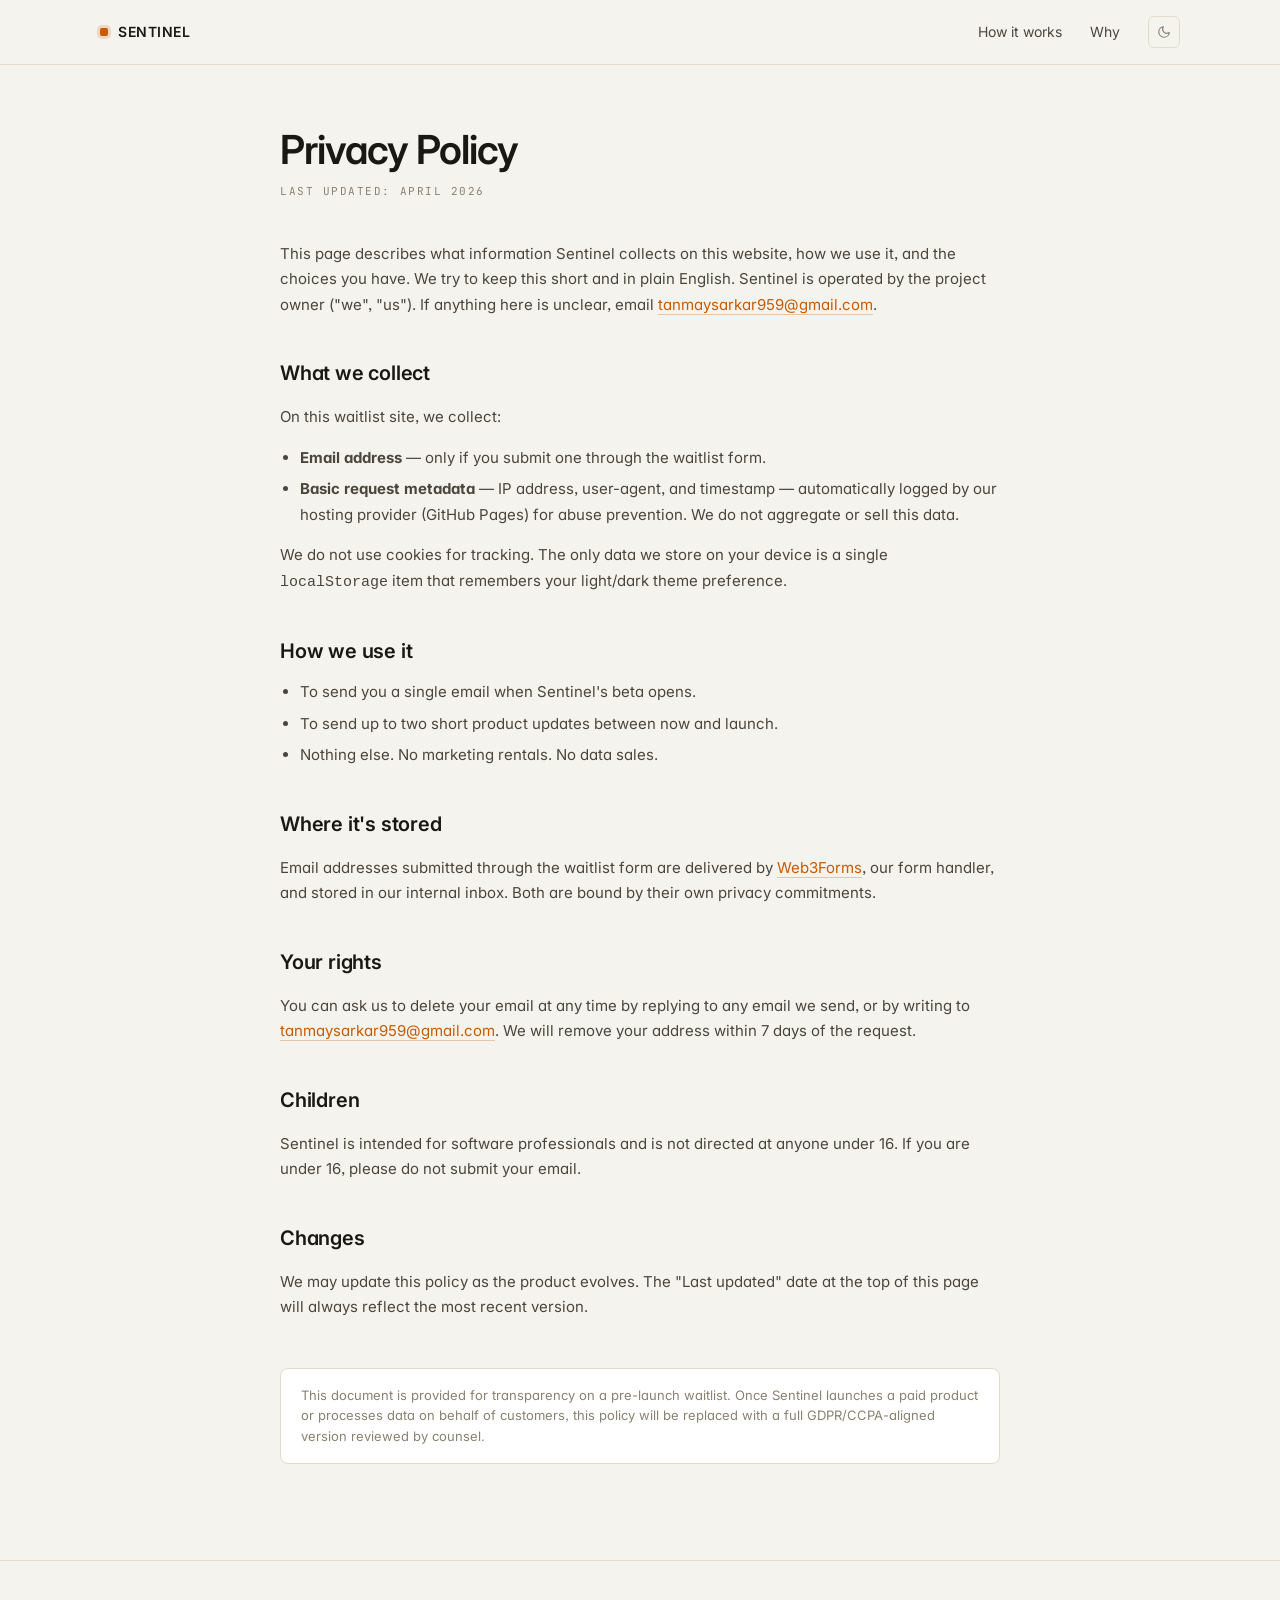
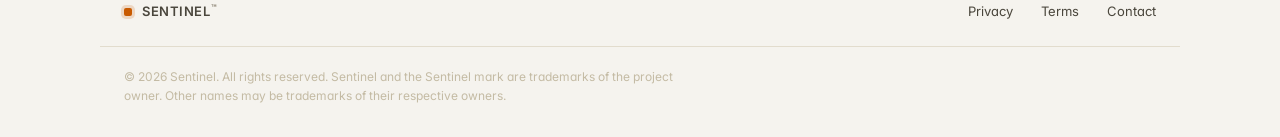
==== privacy.html @ 6bd9cd40 "Feat : Added the landing Page" ====
<!doctype html>
<html lang="en">
<head>
  <meta charset="utf-8" />
  <meta name="viewport" content="width=device-width, initial-scale=1" />
  <title>Privacy — Sentinel</title>
  <meta name="description" content="Sentinel privacy policy: what we collect on the waitlist, how it's used, your rights." />
  <meta name="theme-color" content="#f5f3ee" />
  <link rel="icon" type="image/svg+xml" href="data:image/svg+xml,%3Csvg xmlns='http://www.w3.org/2000/svg' viewBox='0 0 32 32'%3E%3Crect x='10' y='10' width='12' height='12' rx='3' fill='%23f5a524'/%3E%3C/svg%3E" />
  <link rel="preconnect" href="https://fonts.googleapis.com" />
  <link rel="preconnect" href="https://fonts.gstatic.com" crossorigin />
  <link href="https://fonts.googleapis.com/css2?family=Inter:wght@400;500;600;700&family=JetBrains+Mono:wght@400;500&display=swap" rel="stylesheet" />
  <link rel="stylesheet" href="./styles.css" />
</head>
<body>
  <header class="site-header">
    <div class="container nav">
      <a href="./index.html" class="brand">
        <span class="brand-mark"></span>
        SENTINEL
      </a>
      <nav class="nav-links">
        <a href="./index.html#how">How it works</a>
        <a href="./index.html#why">Why</a>
        <button class="theme-btn" id="themeBtn" aria-label="Toggle theme" type="button">
          <svg width="14" height="14" viewBox="0 0 24 24" fill="none" stroke="currentColor" stroke-width="2" stroke-linecap="round" stroke-linejoin="round">
            <path d="M21 12.79A9 9 0 1 1 11.21 3 7 7 0 0 0 21 12.79z" />
          </svg>
        </button>
      </nav>
    </div>
  </header>

  <main>
    <article class="container legal">
      <h1>Privacy Policy</h1>
      <p class="updated">Last updated: April 2026</p>

      <p>
        This page describes what information Sentinel collects on this website,
        how we use it, and the choices you have. We try to keep this short and
        in plain English. Sentinel is operated by the project owner ("we",
        "us"). If anything here is unclear, email
        <a href="mailto:tanmaysarkar959@gmail.com">tanmaysarkar959@gmail.com</a>.
      </p>

      <h2>What we collect</h2>
      <p>On this waitlist site, we collect:</p>
      <ul>
        <li><strong>Email address</strong> — only if you submit one through the waitlist form.</li>
        <li>
          <strong>Basic request metadata</strong> — IP address, user-agent, and
          timestamp — automatically logged by our hosting provider (GitHub
          Pages) for abuse prevention. We do not aggregate or sell this data.
        </li>
      </ul>
      <p>
        We do not use cookies for tracking. The only data we store on your
        device is a single <code>localStorage</code> item that remembers your
        light/dark theme preference.
      </p>

      <h2>How we use it</h2>
      <ul>
        <li>To send you a single email when Sentinel's beta opens.</li>
        <li>To send up to two short product updates between now and launch.</li>
        <li>Nothing else. No marketing rentals. No data sales.</li>
      </ul>

      <h2>Where it's stored</h2>
      <p>
        Email addresses submitted through the waitlist form are delivered by
        <a href="https://web3forms.com/privacy-policy" target="_blank" rel="noopener">Web3Forms</a>,
        our form handler, and stored in our internal inbox. Both are bound by
        their own privacy commitments.
      </p>

      <h2>Your rights</h2>
      <p>
        You can ask us to delete your email at any time by replying to any
        email we send, or by writing to
        <a href="mailto:tanmaysarkar959@gmail.com">tanmaysarkar959@gmail.com</a>.
        We will remove your address within 7 days of the request.
      </p>

      <h2>Children</h2>
      <p>
        Sentinel is intended for software professionals and is not directed at
        anyone under 16. If you are under 16, please do not submit your email.
      </p>

      <h2>Changes</h2>
      <p>
        We may update this policy as the product evolves. The "Last updated"
        date at the top of this page will always reflect the most recent
        version.
      </p>

      <div class="legal-note">
        This document is provided for transparency on a pre-launch waitlist.
        Once Sentinel launches a paid product or processes data on behalf of
        customers, this policy will be replaced with a full GDPR/CCPA-aligned
        version reviewed by counsel.
      </div>
    </article>
  </main>

  <footer class="site-footer">
    <div class="container foot">
      <div class="foot-brand">
        <span class="brand-mark"></span>
        <span>SENTINEL<sup>™</sup></span>
      </div>
      <nav class="foot-links">
        <a href="./privacy.html">Privacy</a>
        <a href="./terms.html">Terms</a>
        <a href="mailto:tanmaysarkar959@gmail.com">Contact</a>
      </nav>
    </div>
    <div class="container foot-legal">
      <p>
        © <span id="footYear">2026</span> Sentinel. All rights reserved.
        Sentinel and the Sentinel mark are trademarks of the project owner.
        Other names may be trademarks of their respective owners.
      </p>
    </div>
  </footer>

  <script src="./app.js" defer></script>
</body>
</html>
---- styles.css ----
/* Theme tokens mirror web/src/index.css so landing matches the dashboard. */
:root {
  --bg-primary: #f5f3ee;
  --bg-secondary: #ede9df;
  --bg-card: #ffffff;
  --bg-card-hover: #faf8f2;
  --bg-elevated: #ffffff;
  --bg-input: #f0ece2;

  --border: #e2dccd;
  --border-hover: #c9c1ad;
  --border-active: #a89e85;

  --text-primary: #1a1812;
  --text-secondary: #4a463c;
  --text-muted: #8a8272;
  --text-dim: #c4bba4;

  --accent: #c85a00;
  --accent-hover: #e06e10;

  --green: #2e7d32;
  --red: #c62828;
  --cyan: #006064;
  --blue: #00796b;

  --radius-sm: 4px;
  --radius-md: 6px;
  --radius-lg: 8px;
  --radius-xl: 10px;

  --font-sans: 'Inter', system-ui, -apple-system, 'Segoe UI', Roboto, sans-serif;
  --font-mono: 'JetBrains Mono', 'Menlo', 'Monaco', 'Consolas', monospace;
}

[data-theme="dark"] {
  --bg-primary: #0a0c10;
  --bg-secondary: #0e1116;
  --bg-card: #12151c;
  --bg-card-hover: #171b23;
  --bg-elevated: #1a1e27;
  --bg-input: #0c0f15;

  --border: #1d222c;
  --border-hover: #2a3140;
  --border-active: #3a4458;

  --text-primary: #eef1f7;
  --text-secondary: #9ba6b8;
  --text-muted: #5d6778;
  --text-dim: #3a4150;

  --accent: #f5a524;
  --accent-hover: #ffb93a;

  --green: #7dd37a;
  --red: #ff6b6b;
  --cyan: #00e5ff;
  --blue: #4ecdc4;
}

/* Reset / base */
* { box-sizing: border-box; }
html { scroll-behavior: smooth; }
body {
  margin: 0;
  background: var(--bg-primary);
  color: var(--text-primary);
  font-family: var(--font-sans);
  font-feature-settings: 'ss03', 'cv11';
  -webkit-font-smoothing: antialiased;
  -moz-osx-font-smoothing: grayscale;
  line-height: 1.6;
  transition: background-color 0.25s ease, color 0.25s ease;
}
.tabular { font-variant-numeric: tabular-nums; }
.muted { color: var(--text-muted); }
.mono { font-family: var(--font-mono); }
.container { max-width: 1080px; margin: 0 auto; padding: 0 24px; }

/* Header */
.site-header {
  position: sticky;
  top: 0;
  z-index: 50;
  backdrop-filter: blur(12px);
  -webkit-backdrop-filter: blur(12px);
  background: color-mix(in srgb, var(--bg-primary) 80%, transparent);
  border-bottom: 1px solid var(--border);
}
.nav {
  display: flex;
  align-items: center;
  justify-content: space-between;
  padding: 16px 0;
}
.brand {
  font-weight: 600;
  letter-spacing: 0.04em;
  font-size: 14px;
  color: var(--text-primary);
  text-decoration: none;
  display: inline-flex;
  align-items: center;
  gap: 10px;
}
.brand-mark {
  width: 8px;
  height: 8px;
  border-radius: 2px;
  background: var(--accent);
  box-shadow: 0 0 0 3px color-mix(in srgb, var(--accent) 18%, transparent);
}
.nav-links {
  display: flex;
  gap: 28px;
  align-items: center;
}
.nav-links a {
  color: var(--text-secondary);
  text-decoration: none;
  font-size: 14px;
  transition: color 0.15s;
}
.nav-links a:hover { color: var(--text-primary); }

.theme-btn {
  background: transparent;
  border: 1px solid var(--border);
  color: var(--text-muted);
  width: 32px;
  height: 32px;
  border-radius: var(--radius-md);
  cursor: pointer;
  display: grid;
  place-items: center;
  transition: color 0.15s, border-color 0.15s;
}
.theme-btn:hover {
  color: var(--text-primary);
  border-color: var(--border-hover);
}

/* Hero */
.hero { padding: 96px 0 64px; }

.eyebrow {
  display: inline-flex;
  align-items: center;
  gap: 8px;
  padding: 6px 12px;
  border: 1px solid var(--border);
  border-radius: 999px;
  background: var(--bg-card);
  font-family: var(--font-mono);
  font-size: 11px;
  letter-spacing: 0.06em;
  text-transform: uppercase;
  color: var(--text-secondary);
  margin-bottom: 32px;
}
.eyebrow .dot {
  width: 6px;
  height: 6px;
  border-radius: 50%;
  background: var(--green);
  box-shadow: 0 0 0 3px color-mix(in srgb, var(--green) 18%, transparent);
  animation: pulse 2.4s ease-in-out infinite;
}
@keyframes pulse {
  0%, 100% { opacity: 1; }
  50% { opacity: 0.45; }
}

h1 {
  font-size: clamp(36px, 5.6vw, 60px);
  line-height: 1.05;
  letter-spacing: -0.025em;
  font-weight: 600;
  margin: 0 0 24px;
  max-width: 16ch;
}
.lede {
  font-size: 17px;
  color: var(--text-secondary);
  max-width: 56ch;
  margin: 0 0 40px;
}

/* Form */
.form {
  display: flex;
  flex-direction: column;
  gap: 12px;
  max-width: 480px;
  margin-bottom: 16px;
}
.form-row { display: flex; gap: 8px; }
.cf-turnstile { min-height: 65px; }
.cta .cf-turnstile { display: flex; justify-content: center; }
.hp { position: absolute; left: -9999px; width: 1px; height: 1px; opacity: 0; }
.form input[type="email"] {
  flex: 1;
  background: var(--bg-input);
  border: 1px solid var(--border);
  color: var(--text-primary);
  padding: 12px 16px;
  border-radius: var(--radius-lg);
  font-family: inherit;
  font-size: 15px;
  outline: none;
  transition: border-color 0.15s, background 0.15s;
}
.form input[type="email"]:focus {
  border-color: var(--accent);
  background: var(--bg-card);
}
.form input[type="email"]::placeholder { color: var(--text-dim); }

.form button {
  background: var(--accent);
  color: #1a1408;
  border: 0;
  padding: 12px 20px;
  border-radius: var(--radius-lg);
  font-family: inherit;
  font-size: 15px;
  font-weight: 600;
  cursor: pointer;
  transition: background 0.15s, transform 0.1s;
  white-space: nowrap;
}
.form button:hover { background: var(--accent-hover); }
.form button:active { transform: scale(0.98); }
.form button:disabled { opacity: 0.55; cursor: not-allowed; }

.form-meta {
  font-size: 13px;
  color: var(--text-muted);
  display: flex;
  align-items: center;
  gap: 12px;
  flex-wrap: wrap;
}
.form-meta .count {
  color: var(--text-primary);
  font-weight: 600;
  font-variant-numeric: tabular-nums;
}
.form-meta .sep { color: var(--text-dim); }

/* Demo section */
.demo { padding: 32px 0 96px; }
.demo-grid {
  display: grid;
  grid-template-columns: 1fr;
  gap: 16px;
}
@media (min-width: 768px) {
  .demo-grid { grid-template-columns: 1.45fr 1fr; }
}

.panel {
  background: var(--bg-card);
  border: 1px solid var(--border);
  border-radius: var(--radius-xl);
  padding: 20px;
  transition: border-color 0.2s, background 0.2s;
}
.panel:hover { border-color: var(--border-hover); }

.panel-head {
  display: flex;
  align-items: center;
  justify-content: space-between;
  margin-bottom: 16px;
}
.panel-title {
  font-family: var(--font-mono);
  font-size: 10px;
  font-weight: 500;
  text-transform: uppercase;
  letter-spacing: 0.14em;
  color: var(--text-muted);
}
.live-dot {
  display: inline-flex;
  align-items: center;
  gap: 6px;
  font-family: var(--font-mono);
  font-size: 11px;
  color: var(--text-muted);
}
.live-dot::before {
  content: "";
  width: 6px;
  height: 6px;
  border-radius: 50%;
  background: var(--cyan);
  box-shadow: 0 0 0 3px color-mix(in srgb, var(--cyan) 18%, transparent);
  animation: pulse 2.4s ease-in-out infinite;
}

/* Activity feed */
.feed {
  font-family: var(--font-mono);
  font-size: 12.5px;
  max-height: 280px;
  overflow: hidden;
  position: relative;
  -webkit-mask-image: linear-gradient(to bottom, black 75%, transparent);
          mask-image: linear-gradient(to bottom, black 75%, transparent);
}
.feed-row {
  display: grid;
  grid-template-columns: 64px 80px 1fr auto;
  gap: 12px;
  padding: 8px 0;
  border-bottom: 1px solid var(--border);
  animation: slideIn 0.3s ease;
}
@keyframes slideIn {
  from { opacity: 0; transform: translateY(-6px); }
  to   { opacity: 1; transform: translateY(0); }
}
.feed-row .ts  { color: var(--text-dim); }
.feed-row .src { color: var(--text-muted); }
.feed-row .msg { color: var(--text-primary); }
.feed-row .tag { font-size: 11px; color: var(--text-muted); }
.feed-row .tag.ok   { color: var(--green); }
.feed-row .tag.warn { color: var(--accent); }
.feed-row .tag.err  { color: var(--red); }
.feed-row .tag.info { color: var(--blue); }

/* Stats */
.stats {
  list-style: none;
  margin: 0;
  padding: 0;
}
.stat {
  padding: 16px 0;
  border-bottom: 1px solid var(--border);
}
.stat:last-child { border-bottom: 0; }
.stat-label {
  display: block;
  font-family: var(--font-mono);
  font-size: 10px;
  text-transform: uppercase;
  letter-spacing: 0.14em;
  color: var(--text-muted);
  margin-bottom: 8px;
}
.stat-value {
  font-family: var(--font-mono);
  font-size: 28px;
  font-weight: 500;
  letter-spacing: -0.01em;
  color: var(--text-primary);
}
.stat-value .unit {
  color: var(--text-muted);
  font-size: 16px;
  margin-left: 4px;
}
.health-bar {
  display: flex;
  gap: 3px;
  margin-top: 4px;
}
.health-bar span {
  flex: 1;
  height: 6px;
  border-radius: 2px;
  background: var(--border-active);
  transition: background 0.4s ease;
}
.health-bar span.on { background: var(--green); }

.sparkline {
  display: block;
  width: 100%;
  height: 28px;
  margin-top: 10px;
  color: var(--accent);
  overflow: visible;
}

/* Keyboard hint */
.kbd-hint {
  display: inline-flex;
  align-items: center;
  gap: 6px;
  color: var(--text-muted);
}
kbd {
  font-family: var(--font-mono);
  font-size: 10.5px;
  background: var(--bg-elevated);
  border: 1px solid var(--border);
  border-bottom-width: 2px;
  border-radius: 4px;
  padding: 1px 6px;
  color: var(--text-secondary);
  line-height: 1;
}

/* Ring on the focused input when triggered by keyboard */
.form input[type="email"].kbd-flash {
  border-color: var(--accent);
  box-shadow: 0 0 0 3px color-mix(in srgb, var(--accent) 18%, transparent);
}

/* Section base */
section.bordered { border-top: 1px solid var(--border); padding: 80px 0; }
h2 {
  font-size: clamp(24px, 4vw, 36px);
  letter-spacing: -0.02em;
  font-weight: 600;
  margin: 0 0 12px;
}
.section-lede {
  color: var(--text-secondary);
  font-size: 16px;
  max-width: 56ch;
  margin: 0 0 48px;
}

/* Pillars */
.pillars {
  display: grid;
  grid-template-columns: 1fr;
  gap: 1px;
  background: var(--border);
  border: 1px solid var(--border);
  border-radius: var(--radius-xl);
  overflow: hidden;
}
@media (min-width: 768px) {
  .pillars { grid-template-columns: repeat(3, 1fr); }
}
.pillar {
  background: var(--bg-card);
  padding: 28px;
  transition: background 0.15s;
}
.pillar:hover { background: var(--bg-card-hover); }
.pillar-icon {
  width: 32px;
  height: 32px;
  border-radius: var(--radius-md);
  background: var(--bg-elevated);
  border: 1px solid var(--border);
  display: grid;
  place-items: center;
  margin-bottom: 16px;
  font-size: 13px;
  color: var(--accent);
  font-weight: 500;
}
.pillar h3 {
  font-size: 16px;
  margin: 0 0 6px;
  font-weight: 600;
  letter-spacing: -0.01em;
}
.pillar p {
  margin: 0;
  color: var(--text-secondary);
  font-size: 14px;
}

/* Trust / read-only section */
.trust-list {
  list-style: none;
  margin: 0;
  padding: 0;
  display: grid;
  gap: 1px;
  background: var(--border);
  border: 1px solid var(--border);
  border-radius: var(--radius-xl);
  overflow: hidden;
}
.trust-item {
  background: var(--bg-card);
  padding: 24px 28px;
  display: grid;
  grid-template-columns: 48px 1fr;
  gap: 20px;
  align-items: start;
  transition: background 0.15s;
}
.trust-item:hover { background: var(--bg-card-hover); }
.trust-num {
  display: grid;
  place-items: center;
  width: 36px;
  height: 36px;
  border-radius: var(--radius-md);
  background: var(--bg-elevated);
  border: 1px solid var(--border);
  color: var(--accent);
  font-size: 13px;
  font-weight: 500;
  margin-top: 2px;
}
.trust-item h3 {
  font-size: 16px;
  margin: 6px 0 6px;
  font-weight: 600;
  letter-spacing: -0.01em;
  color: var(--text-primary);
}
.trust-item p {
  margin: 0;
  color: var(--text-secondary);
  font-size: 14px;
  line-height: 1.6;
}
.trust-item code {
  font-family: var(--font-mono);
  font-size: 12.5px;
  background: var(--bg-elevated);
  border: 1px solid var(--border);
  padding: 1px 6px;
  border-radius: var(--radius-sm);
  color: var(--text-primary);
}

@media (max-width: 600px) {
  .trust-item { grid-template-columns: 1fr; gap: 10px; padding: 20px; }
}

/* Founder quote */
.quote {
  max-width: 64ch;
  font-size: 18px;
  line-height: 1.65;
  color: var(--text-primary);
  margin: 0 0 24px;
}
.quote::before {
  content: "";
  display: block;
  width: 32px;
  height: 1px;
  background: var(--accent);
  opacity: 0.5;
  margin-bottom: 24px;
}
.signature {
  font-family: var(--font-mono);
  font-size: 12px;
  text-transform: uppercase;
  letter-spacing: 0.14em;
  color: var(--text-muted);
}

/* CTA */
.cta { text-align: center; padding: 96px 0; }
.cta h2 { margin-bottom: 8px; }
.cta p { color: var(--text-secondary); margin: 0 0 32px; }
.cta .form { margin: 0 auto; }

/* Footer */
.site-footer {
  border-top: 1px solid var(--border);
  padding: 40px 0 32px;
  font-size: 13px;
  color: var(--text-muted);
}
.foot {
  display: flex;
  justify-content: space-between;
  align-items: center;
  gap: 16px;
  flex-wrap: wrap;
}
.foot-brand {
  display: inline-flex;
  align-items: center;
  gap: 10px;
  font-family: var(--font-sans);
  font-weight: 600;
  letter-spacing: 0.04em;
  font-size: 13px;
  color: var(--text-secondary);
}
.foot-brand sup {
  font-size: 9px;
  margin-left: 1px;
  color: var(--text-muted);
}
.foot-links a {
  color: var(--text-secondary);
  text-decoration: none;
  margin-left: 24px;
  transition: color 0.15s;
}
.foot-links a:first-child { margin-left: 0; }
.foot-links a:hover { color: var(--text-primary); }
.foot-legal {
  margin-top: 24px;
  padding-top: 20px;
  border-top: 1px solid var(--border);
  color: var(--text-dim);
  font-size: 12px;
  line-height: 1.6;
}
.foot-legal p {
  margin: 0;
  max-width: 72ch;
}

/* Toast */
.toast {
  position: fixed;
  bottom: 24px;
  left: 50%;
  transform: translateX(-50%) translateY(calc(100% + 40px));
  background: var(--bg-elevated);
  border: 1px solid var(--border-hover);
  color: var(--text-primary);
  padding: 12px 20px;
  border-radius: var(--radius-lg);
  font-size: 14px;
  box-shadow: 0 10px 30px rgba(0, 0, 0, 0.2);
  opacity: 0;
  pointer-events: none;
  transition: transform 0.3s ease, opacity 0.2s ease;
  z-index: 60;
}
.toast.show {
  transform: translateX(-50%) translateY(0);
  opacity: 1;
  pointer-events: auto;
}

/* Reveal-on-scroll */
.reveal {
  opacity: 0;
  transform: translateY(14px);
  transition: opacity 0.5s ease, transform 0.5s ease;
}
.reveal.in {
  opacity: 1;
  transform: translateY(0);
}

/* Mobile */
@media (max-width: 600px) {
  .form-row { flex-direction: column; }
  .nav-links a { display: none; }
  .nav-links .theme-btn { display: grid; }
}

/* Legal pages (privacy / terms) */
.legal {
  padding: 64px 0 96px;
  max-width: 720px;
  margin: 0 auto;
}
.legal h1 {
  font-size: clamp(28px, 4vw, 40px);
  margin-bottom: 8px;
  max-width: none;
}
.legal .updated {
  font-family: var(--font-mono);
  font-size: 11px;
  text-transform: uppercase;
  letter-spacing: 0.14em;
  color: var(--text-muted);
  margin-bottom: 40px;
}
.legal h2 {
  font-size: 20px;
  margin: 40px 0 12px;
  letter-spacing: -0.01em;
}
.legal h3 {
  font-size: 15px;
  margin: 24px 0 8px;
  color: var(--text-primary);
}
.legal p,
.legal li {
  color: var(--text-secondary);
  font-size: 15px;
  line-height: 1.7;
}
.legal ul {
  padding-left: 20px;
  margin: 12px 0;
}
.legal li { margin-bottom: 6px; }
.legal a {
  color: var(--accent);
  text-decoration: none;
  border-bottom: 1px solid color-mix(in srgb, var(--accent) 30%, transparent);
  transition: border-color 0.15s;
}
.legal a:hover { border-bottom-color: var(--accent); }
.legal-note {
  margin-top: 48px;
  padding: 16px 20px;
  border: 1px solid var(--border);
  border-radius: var(--radius-lg);
  background: var(--bg-card);
  color: var(--text-muted);
  font-size: 13px;
}
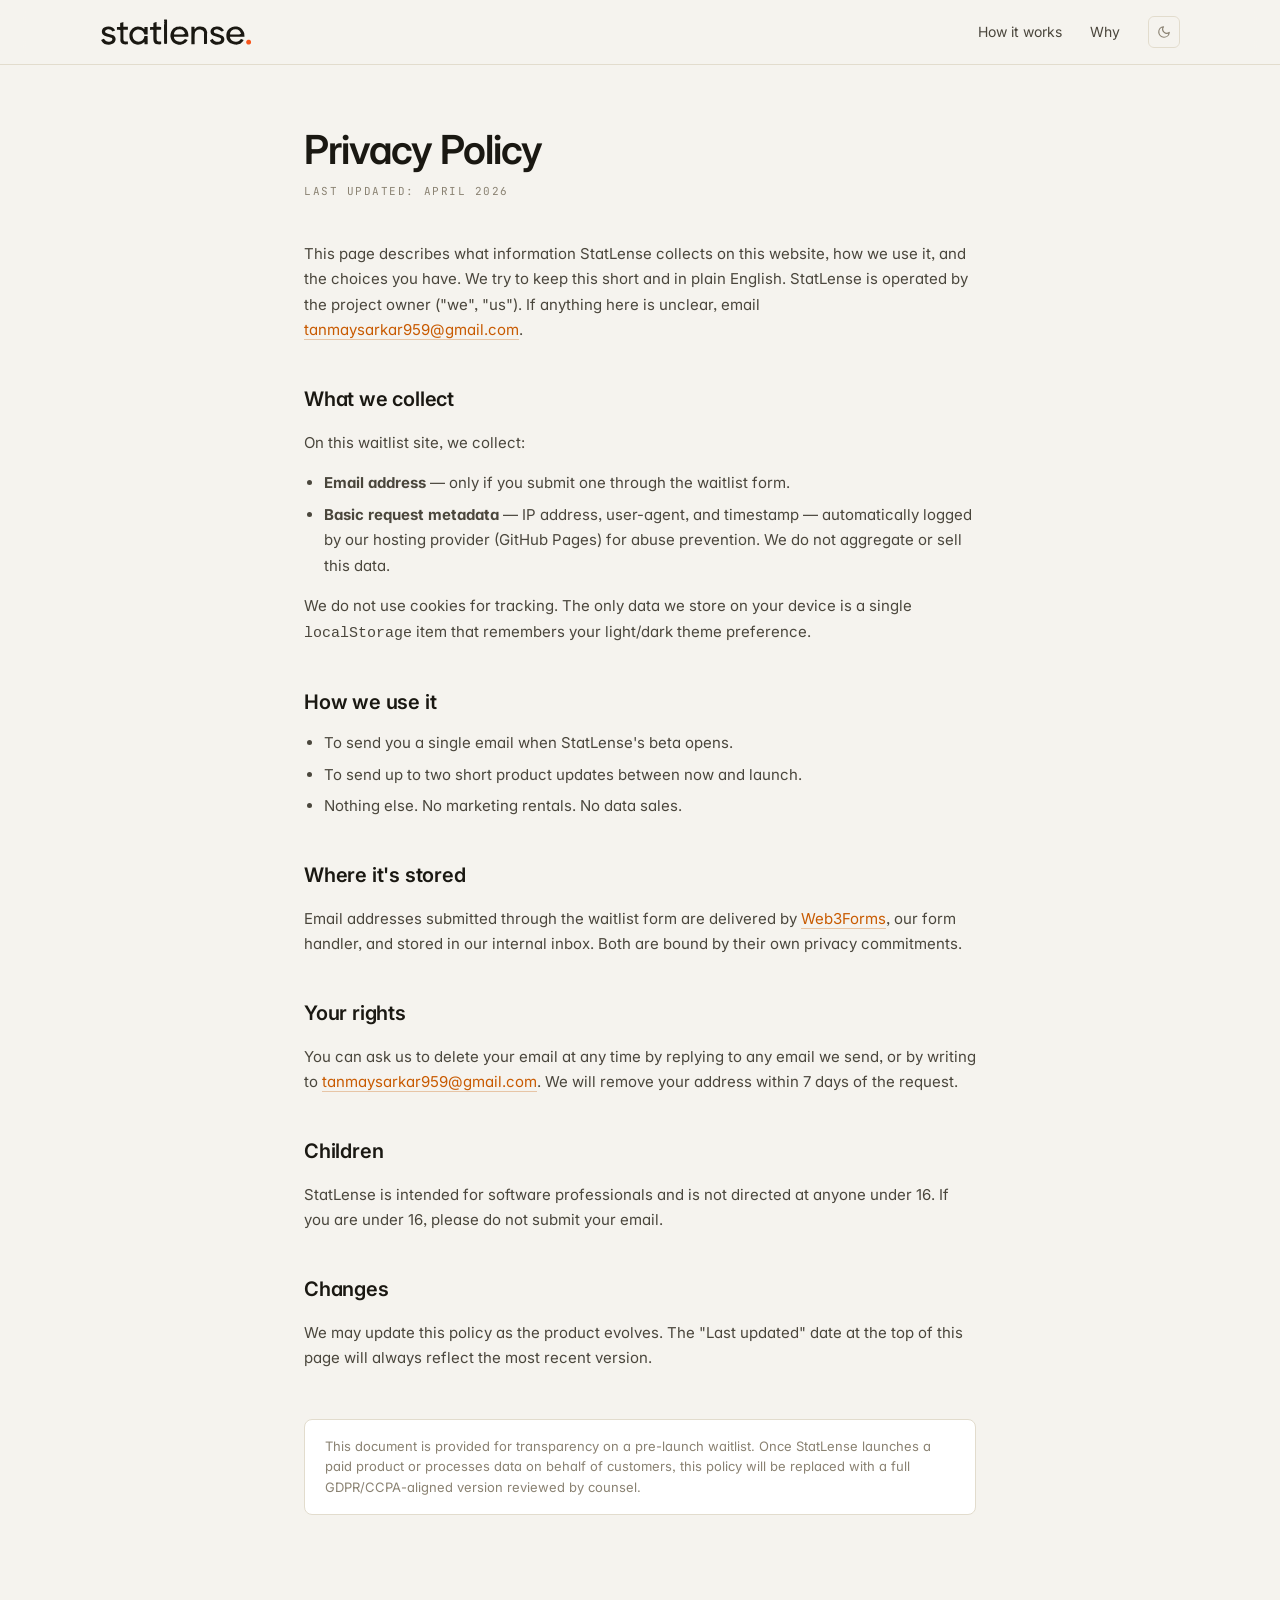
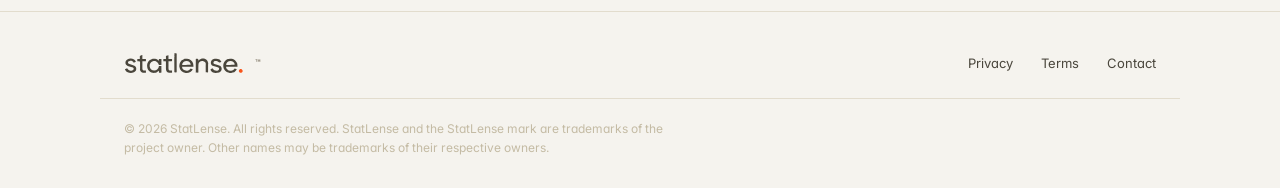
==== commit b38b14ec: "Chore : Added Logo and chaged name" ====
--- a/privacy.html
+++ b/privacy.html
@@ -3,8 +3,8 @@
 <head>
   <meta charset="utf-8" />
   <meta name="viewport" content="width=device-width, initial-scale=1" />
-  <title>Privacy — Sentinel</title>
-  <meta name="description" content="Sentinel privacy policy: what we collect on the waitlist, how it's used, your rights." />
+  <title>Privacy — StatLense</title>
+  <meta name="description" content="StatLense privacy policy: what we collect on the waitlist, how it's used, your rights." />
   <meta name="theme-color" content="#f5f3ee" />
   <link rel="icon" type="image/svg+xml" href="data:image/svg+xml,%3Csvg xmlns='http://www.w3.org/2000/svg' viewBox='0 0 32 32'%3E%3Crect x='10' y='10' width='12' height='12' rx='3' fill='%23f5a524'/%3E%3C/svg%3E" />
   <link rel="preconnect" href="https://fonts.googleapis.com" />
@@ -15,9 +15,17 @@
 <body>
   <header class="site-header">
     <div class="container nav">
-      <a href="./index.html" class="brand">
-        <span class="brand-mark"></span>
-        SENTINEL
+      <a href="./index.html" class="brand" aria-label="StatLense">
+        <svg class="brand-logo" viewBox="113 438 826 152" role="img" aria-label="StatLense"><path fill="currentColor" d="M371.180481,535.203247 C371.735138,549.809204 371.846680,564.437317 371.729736,579.719849 C370.666687,580.552124 369.832123,580.730164 368.997559,580.908203 C366.620087,580.816040 364.242584,580.723877 361.021484,580.629517 C358.453705,580.612732 356.729523,580.598145 355.005371,580.583618 C354.935852,580.385742 354.814331,580.227905 354.526062,579.588196 C354.411316,575.060425 354.411316,571.054626 354.411316,567.899963 C347.671021,572.246155 341.035767,576.524658 334.400482,580.803162 C332.085449,581.227905 329.770416,581.652649 327.119995,582.195923 C298.341675,585.497253 277.635986,566.970276 273.486603,543.590698 C270.144867,524.762024 274.580536,507.936829 289.449432,495.278381 C303.172302,483.595551 319.300629,480.695526 336.171936,487.154541 C342.716858,489.660187 348.278870,494.733215 354.168030,498.558380 C354.168030,495.355591 354.168030,491.137970 354.168030,486.539612 C360.154236,486.539612 365.708405,486.539612 371.618408,486.539612 C371.618408,499.987518 371.618408,513.520752 371.618408,527.310486 C365.890778,527.310486 360.266998,527.310486 354.242279,527.310486 C351.166016,516.940979 346.253174,507.559937 335.396545,502.797821 C327.913605,499.515564 320.231750,499.171967 312.473206,501.451691 C297.369965,505.889557 287.966248,521.523987 290.433563,537.856995 C293.029968,555.044373 305.340820,566.269531 321.720093,566.384338 C339.477264,566.508789 351.146729,555.661987 354.557617,535.225464 C359.850647,535.225464 365.294037,535.225464 371.180481,535.203247 z"/>
+    <path fill="currentColor" d="M161.809723,540.992310 C153.614655,538.608826 145.652298,536.742676 138.072708,533.867554 C129.397308,530.576843 123.707520,524.278687 123.062431,514.530823 C122.351250,503.784515 126.295670,494.963440 135.837387,489.837646 C151.484314,481.432129 167.453918,481.655792 182.942535,490.520844 C188.668900,493.798401 192.937241,498.681610 195.165222,505.450073 C190.235168,507.640900 185.443939,509.770020 180.536270,511.950897 C173.851608,500.617523 163.841904,497.649414 151.766022,500.044037 C149.700317,500.453705 147.615051,501.366058 145.834625,502.507568 C138.683655,507.092224 138.729019,516.199036 146.403610,519.696594 C152.682281,522.557922 159.681519,523.813049 166.311096,525.936951 C172.466599,527.908936 178.874054,529.448120 184.611847,532.301453 C199.409470,539.660278 202.388336,559.675903 190.888153,571.650024 C182.779999,580.092285 172.313736,582.477112 161.271957,582.552063 C144.796127,582.663818 130.245773,578.364014 121.580551,562.655640 C120.800896,561.242310 120.246925,559.704590 119.372284,557.739685 C124.648689,555.374512 129.561020,553.172546 134.438263,550.986328 C143.141754,565.105042 154.260162,569.933716 169.005356,565.903076 C171.650208,565.180054 174.362152,563.842651 176.442123,562.079834 C181.921066,557.436340 181.141510,549.235962 174.750229,545.775208 C170.860718,543.669128 166.410110,542.599243 161.809723,540.992310 z"/>
+    <path fill="currentColor" d="M437.002563,581.185303 C430.273895,580.487793 423.526398,579.927246 416.828400,579.006653 C414.897949,578.741394 413.109985,577.439453 411.037201,576.000305 C409.924438,574.572754 409.031158,573.757690 408.137878,572.942688 C404.181671,566.925354 402.787445,560.239197 402.790649,553.131531 C402.797668,537.549011 402.666962,521.966309 402.724640,506.384186 C402.734985,503.596985 402.315491,501.775482 398.503693,502.406586 C393.720703,502.500610 389.427673,502.500610 384.854126,502.500610 C384.854126,496.897491 384.854126,491.845490 384.854126,486.320496 C390.669342,486.320496 396.411041,486.320496 402.788483,486.320496 C402.788483,479.955597 402.955139,474.040131 402.716797,468.141052 C402.601074,465.277008 403.535950,463.979279 406.299957,463.349335 C410.781433,462.327972 415.186615,460.972168 420.164307,459.609680 C420.164307,468.619263 420.164307,477.165283 420.164307,486.170197 C427.233856,486.170197 433.858093,486.109711 440.479675,486.216217 C441.982483,486.240387 443.476013,486.843750 445.100189,487.588776 C445.157806,491.712677 445.255310,495.443512 444.918884,499.134735 C444.817993,500.241333 443.506409,501.237579 441.905945,502.288452 C434.255280,502.292572 427.448181,502.292572 420.429749,502.292572 C420.429749,513.719727 420.429749,524.832520 420.429749,535.945312 C420.368622,538.678894 420.307495,541.412537 420.251160,545.028076 C420.356720,548.271606 420.457520,550.633301 420.558289,552.994934 C420.908295,555.126709 421.258270,557.258423 421.929016,560.041016 C426.677979,566.414001 432.776093,566.105347 439.003235,565.330688 C440.754333,565.330688 442.505432,565.330688 445.008331,565.330688 C445.008331,567.127319 445.008331,569.125244 445.011658,571.986328 C445.065826,574.565674 445.116669,576.281738 445.167511,577.997864 C445.314758,581.337280 442.854919,580.887878 440.021484,581.026855 C438.503571,581.090393 437.753082,581.137817 437.002563,581.185303 z"/>
+    <path fill="currentColor" d="M222.516418,502.906006 C216.761810,502.606445 211.007217,502.306885 204.989517,501.993622 C204.989517,496.939392 204.989517,491.848053 204.989517,486.208313 C210.728363,486.208313 216.447418,486.208313 222.393906,486.208313 C222.393906,479.878693 222.515106,474.085358 222.340439,468.300995 C222.258698,465.594177 222.833328,464.090668 225.811752,463.459045 C230.335846,462.499603 234.743698,460.992035 239.819092,459.540466 C239.819092,468.510193 239.819092,477.037537 239.819092,486.050171 C248.241943,486.050171 256.140594,486.050171 264.364594,486.050171 C264.364594,491.622375 264.364594,496.705841 264.364594,502.175415 C256.398376,502.175415 248.449554,502.175415 240.032135,502.175415 C240.032135,510.832001 240.025818,519.119202 240.033951,527.406433 C240.041809,535.403381 240.011429,543.400818 240.093918,551.397095 C240.202225,561.895386 244.182373,565.770508 254.806259,565.680664 C257.923157,565.654297 261.037109,565.279541 264.470032,565.042542 C264.470032,570.264587 264.470032,575.179382 264.470032,580.606506 C255.293259,581.558167 246.178375,582.450989 237.375565,579.212708 C227.159058,575.454285 223.405243,567.099548 223.107758,556.197388 C223.665405,554.860474 223.970200,554.227905 223.971436,553.594727 C224.002060,537.807373 224.030624,522.019714 223.940811,506.232849 C223.934494,505.121246 223.012589,504.014801 222.516418,502.906006 z"/>
+    <path fill="currentColor" d="M460.929108,578.001587 C460.838745,555.973206 460.748413,533.944763 460.654877,511.006439 C460.571198,504.061737 460.490692,498.026917 460.410187,491.992126 C460.488098,490.599823 460.566010,489.207489 460.639557,487.005676 C460.553131,484.794556 460.471100,483.392975 460.389099,481.991364 C460.497284,478.627960 460.605499,475.264557 461.164734,471.391907 C463.759033,469.155701 463.765442,467.817993 460.908875,467.001709 C460.848267,464.625122 460.787659,462.248535 461.175964,459.376709 C463.751801,457.154419 463.763092,455.815491 460.913086,455.001495 C460.842896,452.295410 460.772705,449.589355 461.266846,446.437958 C465.156036,445.994232 468.505798,446.252472 471.799530,445.933075 C476.003204,445.525513 477.117737,447.131592 477.090942,451.245514 C476.919647,477.510834 477.003662,503.777802 477.003632,530.044250 C477.003632,544.341187 476.818665,558.641785 477.105072,572.932983 C477.203857,577.860657 475.474396,579.625977 470.766571,579.021240 C467.497711,578.601196 464.208984,578.335938 460.929108,578.001587 z"/>
+    <path fill="currentColor" d="M876.366821,553.099304 C877.447754,552.708557 878.768494,551.710999 879.569824,552.027710 C884.011230,553.783203 888.326233,555.858337 892.918396,557.929504 C888.938293,566.478699 882.571045,572.270935 874.896179,577.271729 C874.842346,577.655029 874.748108,577.631226 874.748108,577.631226 C867.775269,579.268188 860.802368,580.905212 853.152893,582.658081 C849.671692,582.684753 846.867188,582.595642 844.062622,582.506592 C837.089355,580.322449 830.116089,578.138367 822.681641,575.647827 C821.743591,575.116638 821.266785,574.891968 820.789917,574.667358 C808.070007,566.889771 800.840759,554.951355 799.309143,540.768311 C797.443054,523.487427 801.428284,507.194824 815.955200,495.598206 C820.356628,492.084595 825.725281,489.782806 830.890381,486.659180 C835.483887,485.643036 839.838013,484.893646 844.595642,484.029633 C857.847229,483.208557 869.981567,486.271515 879.738464,494.363831 C885.326172,498.998230 888.760315,506.303772 892.875244,512.595581 C894.171509,514.577637 894.530212,517.172668 895.531494,520.024902 C895.838867,520.708557 895.932739,520.854431 896.026611,521.000366 C896.446411,527.055176 896.866150,533.109924 897.326843,539.754822 C870.949951,539.754822 845.433777,539.754822 819.146484,539.835327 C818.273621,540.274414 818.171814,540.632996 818.070068,540.991638 C819.728516,555.523560 831.530396,565.958374 847.376770,566.843994 C849.355469,566.954590 851.348816,566.803955 854.116211,566.688232 C864.006592,565.206421 871.745789,561.631836 876.366821,553.099304 M873.900818,525.394165 C875.447449,525.307617 876.994080,525.221069 878.607971,525.130737 C875.523438,508.679657 864.401978,499.416565 848.624084,499.653381 C832.087463,499.901611 820.435120,509.586212 818.198364,525.904724 C819.219421,526.271057 820.239136,526.952332 821.261719,526.956604 C837.378723,527.024048 853.496094,527.031555 869.612915,526.946716 C870.743530,526.940735 871.869751,526.103394 873.900818,525.394165 z"/>
+    <path fill="currentColor" d="M542.997437,483.873413 C545.043030,483.946442 547.088623,484.019501 549.953125,484.151245 C554.182129,484.863678 557.592346,485.517365 561.002502,486.171051 C583.440308,495.120087 593.102234,512.307800 592.989990,535.791260 C592.986023,536.621155 592.911621,537.453857 592.812256,538.278259 C592.775085,538.586487 592.572449,538.874695 592.240112,539.651489 C566.369080,539.651489 540.294434,539.651489 514.232605,539.651489 C514.056396,550.392700 521.769714,560.592041 532.832581,564.739868 C548.036926,570.440369 561.772583,566.050842 574.167969,551.360596 C578.888245,553.482971 583.684143,555.639343 588.465698,557.789307 C582.062561,574.051086 558.920227,585.897583 538.818237,582.970154 C515.736572,579.608643 498.955383,564.278687 495.738220,539.963867 C495.507233,538.844482 495.359283,538.419250 495.211334,537.994019 C495.022034,524.825439 497.380920,512.406616 506.258179,501.318420 C508.240601,499.102386 509.828674,497.357574 511.416748,495.612762 C511.416748,495.612762 511.490692,495.517029 511.823975,495.332153 C517.771057,492.080566 523.384827,489.013855 528.998535,485.947113 C529.839294,485.836395 530.680115,485.725677 532.178345,485.403564 C536.223022,484.752533 539.610229,484.312988 542.997437,483.873413 M514.199158,525.913208 C515.221741,526.277039 516.243042,526.953613 517.267151,526.957947 C533.049011,527.025085 548.831360,527.032593 564.613037,526.946838 C565.743713,526.940735 566.869873,526.104431 568.886047,525.394714 C570.670166,525.394714 572.454224,525.394714 574.294373,525.394714 C572.679565,510.164612 561.096863,499.940430 545.702881,499.634216 C528.809204,499.298126 516.389587,509.280304 514.199158,525.913208 z"/>
+    <path fill="currentColor" d="M773.525513,490.265564 C777.568420,494.678314 781.375488,498.877136 784.929565,503.280243 C786.267517,504.937805 786.360352,506.648132 783.329346,506.839417 C782.103271,506.916809 780.610840,507.300262 779.761047,508.099121 C772.821106,514.623230 768.541870,508.687622 763.416626,505.081360 C760.092529,502.742371 756.200562,500.593903 752.286682,499.884399 C748.450928,499.189056 744.224548,500.187073 740.243286,500.870880 C735.175232,501.741394 731.933777,505.058502 731.118530,510.040894 C730.284119,515.140259 733.080139,518.849060 737.692688,520.393066 C745.290649,522.936462 753.206116,524.537476 760.786255,527.125977 C767.114197,529.286865 773.782471,531.381470 779.191101,535.112915 C790.913879,543.200439 791.179932,563.060059 780.408752,572.619751 C774.235107,578.099060 767.172058,581.515869 758.415771,582.094421 C755.594482,582.353577 753.190247,582.527832 750.072266,582.701172 C748.068848,582.861206 746.779236,583.022095 745.489563,583.182983 C744.556641,583.131714 743.623718,583.080383 741.988220,582.894531 C739.490601,582.309937 737.697083,581.853760 735.900269,581.410889 C725.502258,578.848145 717.694824,572.798279 712.113647,563.749207 C711.456421,562.057922 710.799133,560.366638 710.353271,558.132507 C715.344543,555.388367 720.124390,553.187073 725.036987,550.924622 C725.760864,552.250366 726.302551,553.251343 726.852478,554.247864 C733.508484,566.310303 753.295593,571.246399 764.945984,563.751587 C772.563538,558.851135 772.415771,549.643494 764.458191,545.322266 C761.584351,543.761658 758.317688,542.848938 755.147644,541.924133 C747.032959,539.556763 738.756165,537.690552 730.760803,534.984009 C722.179443,532.078979 715.707397,526.634949 713.460083,517.300476 C712.125854,507.236847 714.582947,498.720184 722.713074,491.941986 C729.259827,486.483887 737.036072,485.059143 744.949097,484.266296 C754.870850,483.272156 764.421631,485.070221 773.525513,490.265564 z"/>
+    <path fill="currentColor" d="M693.854492,511.001099 C693.980835,511.422607 694.107239,511.844147 693.930115,512.775879 C694.033875,514.191101 694.441223,515.096069 694.848511,516.001099 C694.972534,516.740051 695.096558,517.479065 694.845581,518.874939 C694.314453,521.328125 694.026794,523.124146 694.022949,524.920776 C693.987915,541.340576 693.911255,557.761414 694.073425,574.179688 C694.108765,577.759705 693.268250,579.378784 689.389404,579.067810 C685.599060,578.763855 681.765259,579.000916 677.866211,578.604187 C677.704346,577.135254 677.626709,576.062561 677.549194,574.989868 C677.608032,574.241333 677.666870,573.492859 677.725952,571.917847 C677.649109,560.077393 677.571960,549.063416 677.494751,538.049438 C677.524536,532.708679 677.554321,527.367920 677.951782,521.373169 C678.103333,515.290283 677.326233,510.116547 671.834595,506.867737 C671.409851,506.470886 671.219788,506.187195 670.987427,505.618225 C670.297058,505.221130 669.648926,505.109375 668.671875,504.923187 C667.237793,504.207458 666.132507,503.566132 665.027222,502.924805 C646.576416,496.638428 628.645630,503.919250 627.216125,525.389160 C626.100464,542.143738 626.766479,559.024841 626.889038,575.847839 C626.915771,579.512207 626.038269,580.949768 622.186340,580.637390 C618.056519,580.302490 613.878601,580.561768 609.006470,580.561768 C609.006470,564.709717 609.006470,549.140137 609.006470,533.570557 C609.006470,518.080688 609.006470,502.590759 609.006470,485.629456 C614.018005,485.629456 618.988281,485.137695 623.809937,485.773254 C628.274414,486.361786 625.798340,490.553558 626.470093,493.882355 C626.462158,495.885681 626.462158,497.130096 626.462158,499.376740 C627.793274,497.665894 628.547668,496.696320 629.302124,495.726746 C634.099548,492.249512 638.449219,487.062103 643.790894,485.663483 C653.821289,483.037323 664.401978,482.690063 674.422668,487.206543 C683.798767,491.432556 690.178711,498.247711 692.805664,508.759735 C693.007385,509.865906 693.430908,510.433502 693.854492,511.001099 z"/>
+    <path fill="#F8551B" d="M924.994751,556.234802 C924.994751,556.234802 925.078369,556.383423 925.159302,556.407349 C929.660583,558.957031 932.690857,562.449829 933.076294,567.760620 C933.582703,574.737976 929.566345,580.362732 923.070740,581.796875 C916.355713,583.279541 909.600159,579.718689 907.354370,573.512939 C905.049500,567.143982 907.761658,560.129944 913.796631,556.954346 C914.669434,556.495056 915.639648,556.221008 916.850464,555.691284 C918.755798,555.538147 920.375427,555.554993 922.641357,555.734741 C923.856689,556.010132 924.425720,556.122437 924.994751,556.234802 z"/></svg>
       </a>
       <nav class="nav-links">
         <a href="./index.html#how">How it works</a>
@@ -37,9 +45,9 @@
       <p class="updated">Last updated: April 2026</p>
 
       <p>
-        This page describes what information Sentinel collects on this website,
+        This page describes what information StatLense collects on this website,
         how we use it, and the choices you have. We try to keep this short and
-        in plain English. Sentinel is operated by the project owner ("we",
+        in plain English. StatLense is operated by the project owner ("we",
         "us"). If anything here is unclear, email
         <a href="mailto:tanmaysarkar959@gmail.com">tanmaysarkar959@gmail.com</a>.
       </p>
@@ -62,7 +70,7 @@
 
       <h2>How we use it</h2>
       <ul>
-        <li>To send you a single email when Sentinel's beta opens.</li>
+        <li>To send you a single email when StatLense's beta opens.</li>
         <li>To send up to two short product updates between now and launch.</li>
         <li>Nothing else. No marketing rentals. No data sales.</li>
       </ul>
@@ -85,7 +93,7 @@
 
       <h2>Children</h2>
       <p>
-        Sentinel is intended for software professionals and is not directed at
+        StatLense is intended for software professionals and is not directed at
         anyone under 16. If you are under 16, please do not submit your email.
       </p>
 
@@ -98,7 +106,7 @@
 
       <div class="legal-note">
         This document is provided for transparency on a pre-launch waitlist.
-        Once Sentinel launches a paid product or processes data on behalf of
+        Once StatLense launches a paid product or processes data on behalf of
         customers, this policy will be replaced with a full GDPR/CCPA-aligned
         version reviewed by counsel.
       </div>
@@ -108,8 +116,17 @@
   <footer class="site-footer">
     <div class="container foot">
       <div class="foot-brand">
-        <span class="brand-mark"></span>
-        <span>SENTINEL<sup>™</sup></span>
+        <svg class="brand-logo" viewBox="113 438 826 152" role="img" aria-label="StatLense"><path fill="currentColor" d="M371.180481,535.203247 C371.735138,549.809204 371.846680,564.437317 371.729736,579.719849 C370.666687,580.552124 369.832123,580.730164 368.997559,580.908203 C366.620087,580.816040 364.242584,580.723877 361.021484,580.629517 C358.453705,580.612732 356.729523,580.598145 355.005371,580.583618 C354.935852,580.385742 354.814331,580.227905 354.526062,579.588196 C354.411316,575.060425 354.411316,571.054626 354.411316,567.899963 C347.671021,572.246155 341.035767,576.524658 334.400482,580.803162 C332.085449,581.227905 329.770416,581.652649 327.119995,582.195923 C298.341675,585.497253 277.635986,566.970276 273.486603,543.590698 C270.144867,524.762024 274.580536,507.936829 289.449432,495.278381 C303.172302,483.595551 319.300629,480.695526 336.171936,487.154541 C342.716858,489.660187 348.278870,494.733215 354.168030,498.558380 C354.168030,495.355591 354.168030,491.137970 354.168030,486.539612 C360.154236,486.539612 365.708405,486.539612 371.618408,486.539612 C371.618408,499.987518 371.618408,513.520752 371.618408,527.310486 C365.890778,527.310486 360.266998,527.310486 354.242279,527.310486 C351.166016,516.940979 346.253174,507.559937 335.396545,502.797821 C327.913605,499.515564 320.231750,499.171967 312.473206,501.451691 C297.369965,505.889557 287.966248,521.523987 290.433563,537.856995 C293.029968,555.044373 305.340820,566.269531 321.720093,566.384338 C339.477264,566.508789 351.146729,555.661987 354.557617,535.225464 C359.850647,535.225464 365.294037,535.225464 371.180481,535.203247 z"/>
+    <path fill="currentColor" d="M161.809723,540.992310 C153.614655,538.608826 145.652298,536.742676 138.072708,533.867554 C129.397308,530.576843 123.707520,524.278687 123.062431,514.530823 C122.351250,503.784515 126.295670,494.963440 135.837387,489.837646 C151.484314,481.432129 167.453918,481.655792 182.942535,490.520844 C188.668900,493.798401 192.937241,498.681610 195.165222,505.450073 C190.235168,507.640900 185.443939,509.770020 180.536270,511.950897 C173.851608,500.617523 163.841904,497.649414 151.766022,500.044037 C149.700317,500.453705 147.615051,501.366058 145.834625,502.507568 C138.683655,507.092224 138.729019,516.199036 146.403610,519.696594 C152.682281,522.557922 159.681519,523.813049 166.311096,525.936951 C172.466599,527.908936 178.874054,529.448120 184.611847,532.301453 C199.409470,539.660278 202.388336,559.675903 190.888153,571.650024 C182.779999,580.092285 172.313736,582.477112 161.271957,582.552063 C144.796127,582.663818 130.245773,578.364014 121.580551,562.655640 C120.800896,561.242310 120.246925,559.704590 119.372284,557.739685 C124.648689,555.374512 129.561020,553.172546 134.438263,550.986328 C143.141754,565.105042 154.260162,569.933716 169.005356,565.903076 C171.650208,565.180054 174.362152,563.842651 176.442123,562.079834 C181.921066,557.436340 181.141510,549.235962 174.750229,545.775208 C170.860718,543.669128 166.410110,542.599243 161.809723,540.992310 z"/>
+    <path fill="currentColor" d="M437.002563,581.185303 C430.273895,580.487793 423.526398,579.927246 416.828400,579.006653 C414.897949,578.741394 413.109985,577.439453 411.037201,576.000305 C409.924438,574.572754 409.031158,573.757690 408.137878,572.942688 C404.181671,566.925354 402.787445,560.239197 402.790649,553.131531 C402.797668,537.549011 402.666962,521.966309 402.724640,506.384186 C402.734985,503.596985 402.315491,501.775482 398.503693,502.406586 C393.720703,502.500610 389.427673,502.500610 384.854126,502.500610 C384.854126,496.897491 384.854126,491.845490 384.854126,486.320496 C390.669342,486.320496 396.411041,486.320496 402.788483,486.320496 C402.788483,479.955597 402.955139,474.040131 402.716797,468.141052 C402.601074,465.277008 403.535950,463.979279 406.299957,463.349335 C410.781433,462.327972 415.186615,460.972168 420.164307,459.609680 C420.164307,468.619263 420.164307,477.165283 420.164307,486.170197 C427.233856,486.170197 433.858093,486.109711 440.479675,486.216217 C441.982483,486.240387 443.476013,486.843750 445.100189,487.588776 C445.157806,491.712677 445.255310,495.443512 444.918884,499.134735 C444.817993,500.241333 443.506409,501.237579 441.905945,502.288452 C434.255280,502.292572 427.448181,502.292572 420.429749,502.292572 C420.429749,513.719727 420.429749,524.832520 420.429749,535.945312 C420.368622,538.678894 420.307495,541.412537 420.251160,545.028076 C420.356720,548.271606 420.457520,550.633301 420.558289,552.994934 C420.908295,555.126709 421.258270,557.258423 421.929016,560.041016 C426.677979,566.414001 432.776093,566.105347 439.003235,565.330688 C440.754333,565.330688 442.505432,565.330688 445.008331,565.330688 C445.008331,567.127319 445.008331,569.125244 445.011658,571.986328 C445.065826,574.565674 445.116669,576.281738 445.167511,577.997864 C445.314758,581.337280 442.854919,580.887878 440.021484,581.026855 C438.503571,581.090393 437.753082,581.137817 437.002563,581.185303 z"/>
+    <path fill="currentColor" d="M222.516418,502.906006 C216.761810,502.606445 211.007217,502.306885 204.989517,501.993622 C204.989517,496.939392 204.989517,491.848053 204.989517,486.208313 C210.728363,486.208313 216.447418,486.208313 222.393906,486.208313 C222.393906,479.878693 222.515106,474.085358 222.340439,468.300995 C222.258698,465.594177 222.833328,464.090668 225.811752,463.459045 C230.335846,462.499603 234.743698,460.992035 239.819092,459.540466 C239.819092,468.510193 239.819092,477.037537 239.819092,486.050171 C248.241943,486.050171 256.140594,486.050171 264.364594,486.050171 C264.364594,491.622375 264.364594,496.705841 264.364594,502.175415 C256.398376,502.175415 248.449554,502.175415 240.032135,502.175415 C240.032135,510.832001 240.025818,519.119202 240.033951,527.406433 C240.041809,535.403381 240.011429,543.400818 240.093918,551.397095 C240.202225,561.895386 244.182373,565.770508 254.806259,565.680664 C257.923157,565.654297 261.037109,565.279541 264.470032,565.042542 C264.470032,570.264587 264.470032,575.179382 264.470032,580.606506 C255.293259,581.558167 246.178375,582.450989 237.375565,579.212708 C227.159058,575.454285 223.405243,567.099548 223.107758,556.197388 C223.665405,554.860474 223.970200,554.227905 223.971436,553.594727 C224.002060,537.807373 224.030624,522.019714 223.940811,506.232849 C223.934494,505.121246 223.012589,504.014801 222.516418,502.906006 z"/>
+    <path fill="currentColor" d="M460.929108,578.001587 C460.838745,555.973206 460.748413,533.944763 460.654877,511.006439 C460.571198,504.061737 460.490692,498.026917 460.410187,491.992126 C460.488098,490.599823 460.566010,489.207489 460.639557,487.005676 C460.553131,484.794556 460.471100,483.392975 460.389099,481.991364 C460.497284,478.627960 460.605499,475.264557 461.164734,471.391907 C463.759033,469.155701 463.765442,467.817993 460.908875,467.001709 C460.848267,464.625122 460.787659,462.248535 461.175964,459.376709 C463.751801,457.154419 463.763092,455.815491 460.913086,455.001495 C460.842896,452.295410 460.772705,449.589355 461.266846,446.437958 C465.156036,445.994232 468.505798,446.252472 471.799530,445.933075 C476.003204,445.525513 477.117737,447.131592 477.090942,451.245514 C476.919647,477.510834 477.003662,503.777802 477.003632,530.044250 C477.003632,544.341187 476.818665,558.641785 477.105072,572.932983 C477.203857,577.860657 475.474396,579.625977 470.766571,579.021240 C467.497711,578.601196 464.208984,578.335938 460.929108,578.001587 z"/>
+    <path fill="currentColor" d="M876.366821,553.099304 C877.447754,552.708557 878.768494,551.710999 879.569824,552.027710 C884.011230,553.783203 888.326233,555.858337 892.918396,557.929504 C888.938293,566.478699 882.571045,572.270935 874.896179,577.271729 C874.842346,577.655029 874.748108,577.631226 874.748108,577.631226 C867.775269,579.268188 860.802368,580.905212 853.152893,582.658081 C849.671692,582.684753 846.867188,582.595642 844.062622,582.506592 C837.089355,580.322449 830.116089,578.138367 822.681641,575.647827 C821.743591,575.116638 821.266785,574.891968 820.789917,574.667358 C808.070007,566.889771 800.840759,554.951355 799.309143,540.768311 C797.443054,523.487427 801.428284,507.194824 815.955200,495.598206 C820.356628,492.084595 825.725281,489.782806 830.890381,486.659180 C835.483887,485.643036 839.838013,484.893646 844.595642,484.029633 C857.847229,483.208557 869.981567,486.271515 879.738464,494.363831 C885.326172,498.998230 888.760315,506.303772 892.875244,512.595581 C894.171509,514.577637 894.530212,517.172668 895.531494,520.024902 C895.838867,520.708557 895.932739,520.854431 896.026611,521.000366 C896.446411,527.055176 896.866150,533.109924 897.326843,539.754822 C870.949951,539.754822 845.433777,539.754822 819.146484,539.835327 C818.273621,540.274414 818.171814,540.632996 818.070068,540.991638 C819.728516,555.523560 831.530396,565.958374 847.376770,566.843994 C849.355469,566.954590 851.348816,566.803955 854.116211,566.688232 C864.006592,565.206421 871.745789,561.631836 876.366821,553.099304 M873.900818,525.394165 C875.447449,525.307617 876.994080,525.221069 878.607971,525.130737 C875.523438,508.679657 864.401978,499.416565 848.624084,499.653381 C832.087463,499.901611 820.435120,509.586212 818.198364,525.904724 C819.219421,526.271057 820.239136,526.952332 821.261719,526.956604 C837.378723,527.024048 853.496094,527.031555 869.612915,526.946716 C870.743530,526.940735 871.869751,526.103394 873.900818,525.394165 z"/>
+    <path fill="currentColor" d="M542.997437,483.873413 C545.043030,483.946442 547.088623,484.019501 549.953125,484.151245 C554.182129,484.863678 557.592346,485.517365 561.002502,486.171051 C583.440308,495.120087 593.102234,512.307800 592.989990,535.791260 C592.986023,536.621155 592.911621,537.453857 592.812256,538.278259 C592.775085,538.586487 592.572449,538.874695 592.240112,539.651489 C566.369080,539.651489 540.294434,539.651489 514.232605,539.651489 C514.056396,550.392700 521.769714,560.592041 532.832581,564.739868 C548.036926,570.440369 561.772583,566.050842 574.167969,551.360596 C578.888245,553.482971 583.684143,555.639343 588.465698,557.789307 C582.062561,574.051086 558.920227,585.897583 538.818237,582.970154 C515.736572,579.608643 498.955383,564.278687 495.738220,539.963867 C495.507233,538.844482 495.359283,538.419250 495.211334,537.994019 C495.022034,524.825439 497.380920,512.406616 506.258179,501.318420 C508.240601,499.102386 509.828674,497.357574 511.416748,495.612762 C511.416748,495.612762 511.490692,495.517029 511.823975,495.332153 C517.771057,492.080566 523.384827,489.013855 528.998535,485.947113 C529.839294,485.836395 530.680115,485.725677 532.178345,485.403564 C536.223022,484.752533 539.610229,484.312988 542.997437,483.873413 M514.199158,525.913208 C515.221741,526.277039 516.243042,526.953613 517.267151,526.957947 C533.049011,527.025085 548.831360,527.032593 564.613037,526.946838 C565.743713,526.940735 566.869873,526.104431 568.886047,525.394714 C570.670166,525.394714 572.454224,525.394714 574.294373,525.394714 C572.679565,510.164612 561.096863,499.940430 545.702881,499.634216 C528.809204,499.298126 516.389587,509.280304 514.199158,525.913208 z"/>
+    <path fill="currentColor" d="M773.525513,490.265564 C777.568420,494.678314 781.375488,498.877136 784.929565,503.280243 C786.267517,504.937805 786.360352,506.648132 783.329346,506.839417 C782.103271,506.916809 780.610840,507.300262 779.761047,508.099121 C772.821106,514.623230 768.541870,508.687622 763.416626,505.081360 C760.092529,502.742371 756.200562,500.593903 752.286682,499.884399 C748.450928,499.189056 744.224548,500.187073 740.243286,500.870880 C735.175232,501.741394 731.933777,505.058502 731.118530,510.040894 C730.284119,515.140259 733.080139,518.849060 737.692688,520.393066 C745.290649,522.936462 753.206116,524.537476 760.786255,527.125977 C767.114197,529.286865 773.782471,531.381470 779.191101,535.112915 C790.913879,543.200439 791.179932,563.060059 780.408752,572.619751 C774.235107,578.099060 767.172058,581.515869 758.415771,582.094421 C755.594482,582.353577 753.190247,582.527832 750.072266,582.701172 C748.068848,582.861206 746.779236,583.022095 745.489563,583.182983 C744.556641,583.131714 743.623718,583.080383 741.988220,582.894531 C739.490601,582.309937 737.697083,581.853760 735.900269,581.410889 C725.502258,578.848145 717.694824,572.798279 712.113647,563.749207 C711.456421,562.057922 710.799133,560.366638 710.353271,558.132507 C715.344543,555.388367 720.124390,553.187073 725.036987,550.924622 C725.760864,552.250366 726.302551,553.251343 726.852478,554.247864 C733.508484,566.310303 753.295593,571.246399 764.945984,563.751587 C772.563538,558.851135 772.415771,549.643494 764.458191,545.322266 C761.584351,543.761658 758.317688,542.848938 755.147644,541.924133 C747.032959,539.556763 738.756165,537.690552 730.760803,534.984009 C722.179443,532.078979 715.707397,526.634949 713.460083,517.300476 C712.125854,507.236847 714.582947,498.720184 722.713074,491.941986 C729.259827,486.483887 737.036072,485.059143 744.949097,484.266296 C754.870850,483.272156 764.421631,485.070221 773.525513,490.265564 z"/>
+    <path fill="currentColor" d="M693.854492,511.001099 C693.980835,511.422607 694.107239,511.844147 693.930115,512.775879 C694.033875,514.191101 694.441223,515.096069 694.848511,516.001099 C694.972534,516.740051 695.096558,517.479065 694.845581,518.874939 C694.314453,521.328125 694.026794,523.124146 694.022949,524.920776 C693.987915,541.340576 693.911255,557.761414 694.073425,574.179688 C694.108765,577.759705 693.268250,579.378784 689.389404,579.067810 C685.599060,578.763855 681.765259,579.000916 677.866211,578.604187 C677.704346,577.135254 677.626709,576.062561 677.549194,574.989868 C677.608032,574.241333 677.666870,573.492859 677.725952,571.917847 C677.649109,560.077393 677.571960,549.063416 677.494751,538.049438 C677.524536,532.708679 677.554321,527.367920 677.951782,521.373169 C678.103333,515.290283 677.326233,510.116547 671.834595,506.867737 C671.409851,506.470886 671.219788,506.187195 670.987427,505.618225 C670.297058,505.221130 669.648926,505.109375 668.671875,504.923187 C667.237793,504.207458 666.132507,503.566132 665.027222,502.924805 C646.576416,496.638428 628.645630,503.919250 627.216125,525.389160 C626.100464,542.143738 626.766479,559.024841 626.889038,575.847839 C626.915771,579.512207 626.038269,580.949768 622.186340,580.637390 C618.056519,580.302490 613.878601,580.561768 609.006470,580.561768 C609.006470,564.709717 609.006470,549.140137 609.006470,533.570557 C609.006470,518.080688 609.006470,502.590759 609.006470,485.629456 C614.018005,485.629456 618.988281,485.137695 623.809937,485.773254 C628.274414,486.361786 625.798340,490.553558 626.470093,493.882355 C626.462158,495.885681 626.462158,497.130096 626.462158,499.376740 C627.793274,497.665894 628.547668,496.696320 629.302124,495.726746 C634.099548,492.249512 638.449219,487.062103 643.790894,485.663483 C653.821289,483.037323 664.401978,482.690063 674.422668,487.206543 C683.798767,491.432556 690.178711,498.247711 692.805664,508.759735 C693.007385,509.865906 693.430908,510.433502 693.854492,511.001099 z"/>
+    <path fill="#F8551B" d="M924.994751,556.234802 C924.994751,556.234802 925.078369,556.383423 925.159302,556.407349 C929.660583,558.957031 932.690857,562.449829 933.076294,567.760620 C933.582703,574.737976 929.566345,580.362732 923.070740,581.796875 C916.355713,583.279541 909.600159,579.718689 907.354370,573.512939 C905.049500,567.143982 907.761658,560.129944 913.796631,556.954346 C914.669434,556.495056 915.639648,556.221008 916.850464,555.691284 C918.755798,555.538147 920.375427,555.554993 922.641357,555.734741 C923.856689,556.010132 924.425720,556.122437 924.994751,556.234802 z"/></svg>
+        <sup>™</sup>
       </div>
       <nav class="foot-links">
         <a href="./privacy.html">Privacy</a>
@@ -119,8 +136,8 @@
     </div>
     <div class="container foot-legal">
       <p>
-        © <span id="footYear">2026</span> Sentinel. All rights reserved.
-        Sentinel and the Sentinel mark are trademarks of the project owner.
+        © <span id="footYear">2026</span> StatLense. All rights reserved.
+        StatLense and the StatLense mark are trademarks of the project owner.
         Other names may be trademarks of their respective owners.
       </p>
     </div>
--- a/styles.css
+++ b/styles.css
@@ -111,6 +111,11 @@
   background: var(--accent);
   box-shadow: 0 0 0 3px color-mix(in srgb, var(--accent) 18%, transparent);
 }
+/* StatLense wordmark logo (letters inherit currentColor, dot stays orange) */
+.brand-logo { width: auto; display: block; }
+.brand .brand-logo { height: 28px; }
+.gate .brand-logo { height: 48px; }
+.foot-brand .brand-logo { height: 22px; }
 .nav-links {
   display: flex;
   gap: 28px;
@@ -196,9 +201,34 @@
   margin-bottom: 16px;
 }
 .form-row { display: flex; gap: 8px; }
+.hp { position: absolute; left: -9999px; width: 1px; height: 1px; opacity: 0; }
+
+/* Gate (Turnstile pre-page check) */
+body.gated { overflow: hidden; }
+.gate {
+  position: fixed; inset: 0;
+  background: var(--bg-primary);
+  display: flex; align-items: center; justify-content: center;
+  z-index: 1000;
+  opacity: 1;
+  transition: opacity 240ms ease;
+}
+.gate.passed { opacity: 0; pointer-events: none; }
+.gate-card {
+  display: flex; flex-direction: column; align-items: center;
+  gap: 14px; padding: 40px 32px; max-width: 360px; text-align: center;
+}
+.gate-card .brand-mark { width: 28px; height: 28px; }
+.gate-brand {
+  font-weight: 700; letter-spacing: 6px; font-size: 14px;
+  color: var(--text-primary);
+}
+.gate-msg { color: var(--text-secondary); font-size: 14px; margin: 0 0 4px; }
+.gate-foot {
+  color: var(--text-secondary);
+  font-size: 11px; letter-spacing: 0.5px; margin: 8px 0 0; opacity: 0.7;
+}
 .cf-turnstile { min-height: 65px; }
-.cta .cf-turnstile { display: flex; justify-content: center; }
-.hp { position: absolute; left: -9999px; width: 1px; height: 1px; opacity: 0; }
 .form input[type="email"] {
   flex: 1;
   background: var(--bg-input);
@@ -649,16 +679,41 @@
   transform: translateY(0);
 }
 
-/* Mobile */
 @media (max-width: 600px) {
+  .container { padding: 0 32px; }
   .form-row { flex-direction: column; }
   .nav-links a { display: none; }
   .nav-links .theme-btn { display: grid; }
+  .hero { padding: 64px 0 48px; }
+  section.bordered, .cta { padding: 56px 0; }
+  .feed-row { grid-template-columns: 52px 64px 1fr auto; gap: 8px; font-size: 11.5px; }
+  .panel { padding: 16px; }
+  .foot { flex-direction: column; text-align: center; gap: 12px; }
+  .foot-links a { margin-left: 16px; }
+  .foot-links a:first-child { margin-left: 0; }
+  .section-lede { margin: 0 0 32px; }
+  .pillar { padding: 24px 20px; }
+  .legal { padding-top: 48px; padding-bottom: 64px; }
+  .legal h1 { margin-bottom: 6px; }
+  .legal h2 { margin: 28px 0 10px; }
+  .legal-note { margin-top: 36px; padding: 14px 16px; }
+}
+
+@media (max-width: 480px) {
+  .container { padding: 0 24px; }
+  .feed-row { grid-template-columns: 64px 1fr auto; }
+  .feed-row .ts { display: none; }
+  .stat-value { font-size: 24px; }
+  .legal { padding-top: 36px; padding-bottom: 48px; }
+  .legal h2 { font-size: 18px; margin: 24px 0 8px; }
+  .legal p, .legal li { font-size: 14px; }
+  .legal ul { padding-left: 16px; }
 }
 
 /* Legal pages (privacy / terms) */
 .legal {
-  padding: 64px 0 96px;
+  padding-top: 64px;
+  padding-bottom: 96px;
   max-width: 720px;
   margin: 0 auto;
 }
@@ -711,4 +766,4 @@
   background: var(--bg-card);
   color: var(--text-muted);
   font-size: 13px;
-}
+}
